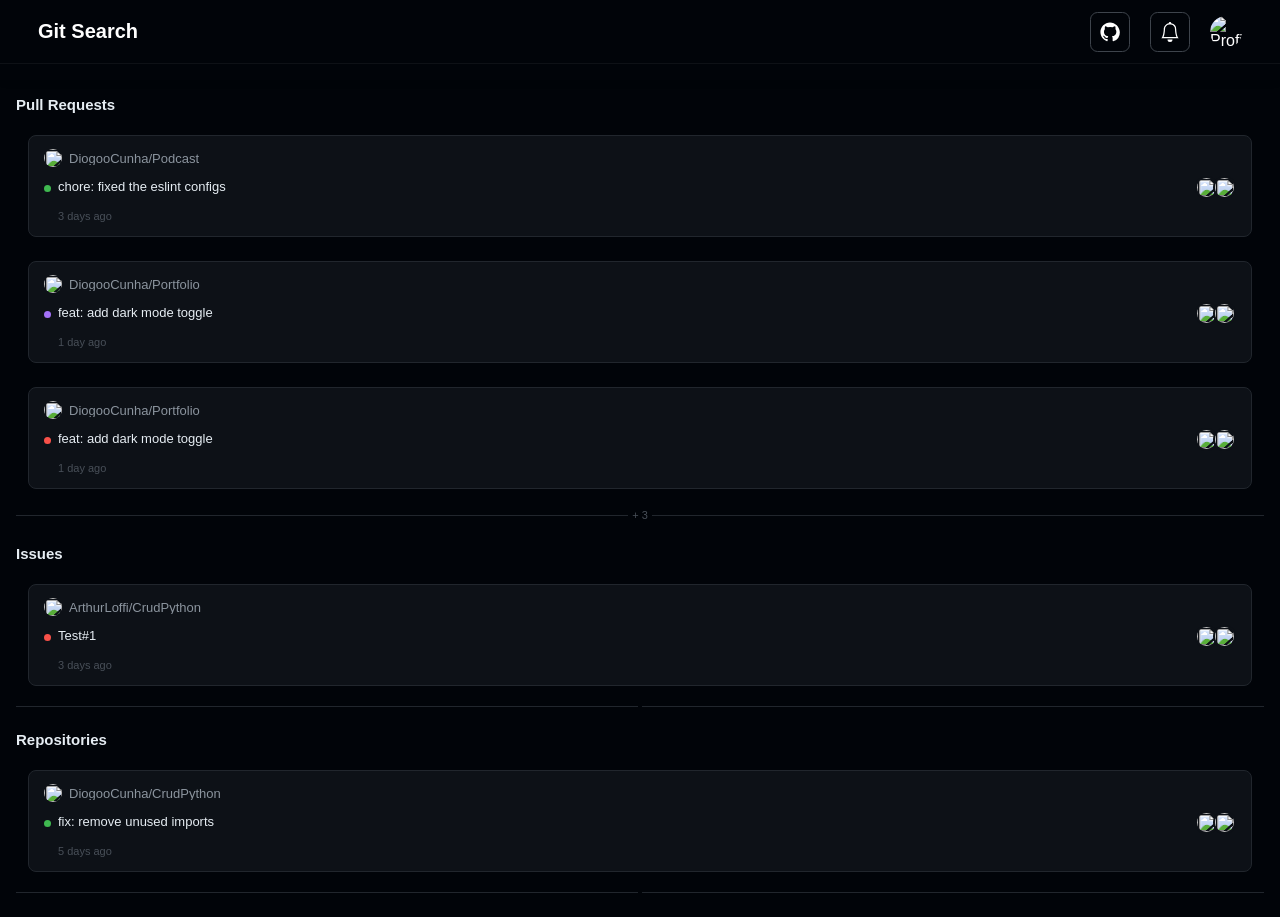
==== frontend/public/index.html @ f80e828a "feat:implement divider" ====
<!DOCTYPE html>
<html lang="pt-br">

<head>
    <meta charset="UTF-8">
    <meta name="viewport" content="width=device-width, initial-scale=1.0">
    <title>Componentes</title>
    <link rel="stylesheet" href="../src/styles/variables.css">
    <link rel="stylesheet" href="../src/styles/base.css">
    <script type="module" src="../src/index.js"></script>
</head>

<body>
    <app-header></app-header>

    <main>
        <h2>Pull Requests</h2>
        <app-card repo-icon="https://cdn.pixabay.com/photo/2022/01/30/13/33/github-6980894_960_720.png"
            repo-name="DiogooCunha/Podcast" commit-message="chore: fixed the eslint configs" commit-time="3 days ago"
            commit-avatars="https://avatars.githubusercontent.com/u/583231" pr-state="open"></app-card>
        <app-card repo-icon="https://cdn.pixabay.com/photo/2022/01/30/13/33/github-6980894_960_720.png"
            repo-name="DiogooCunha/Portfolio" commit-message="feat: add dark mode toggle" commit-time="1 day ago"
            commit-avatars="https://avatars.githubusercontent.com/u/583231" pr-state="merged"></app-card>
        <app-card repo-icon="https://cdn.pixabay.com/photo/2022/01/30/13/33/github-6980894_960_720.png"
            repo-name="DiogooCunha/Portfolio" commit-message="feat: add dark mode toggle" commit-time="1 day ago"
            commit-avatars="https://avatars.githubusercontent.com/u/583231" pr-state="closed"></app-card>
        <app-divider label="+ 3"></app-divider>
        <h2>Issues</h2>
        <app-card repo-icon="https://cdn.pixabay.com/photo/2022/01/30/13/33/github-6980894_960_720.png"
            repo-name="ArthurLoffi/CrudPython" commit-message="Test#1" commit-time="3 days ago"
            commit-avatars="https://avatars.githubusercontent.com/u/583231" pr-state="closed"></app-card>
        <app-divider></app-divider>
        <h2>Repositories</h2>
        <app-card repo-icon="https://cdn.pixabay.com/photo/2022/01/30/13/33/github-6980894_960_720.png"
            repo-name="DiogooCunha/CrudPython" commit-message="fix: remove unused imports" commit-time="5 days ago"
            commit-avatars="https://avatars.githubusercontent.com/u/583231" pr-state="open"></app-card>
        <app-divider></app-divider>
    </main>
</body>

</html>
---- frontend/src/styles/base.css ----
body {
    background-color: #010409;
    margin: 0;
}

app-header {
    padding-bottom: 16px;
}

app-card {
    padding: 12px;
}

main {
    padding: 16px;
}

main h2 {
    font-family: 'Figtree', sans-serif;
    font-size: 15px;
    font-weight: 600;
    color: #e6edf3;
    margin: 0 0 10px;
}

main h2:not(:first-child) {
    margin-top: 24px;
}
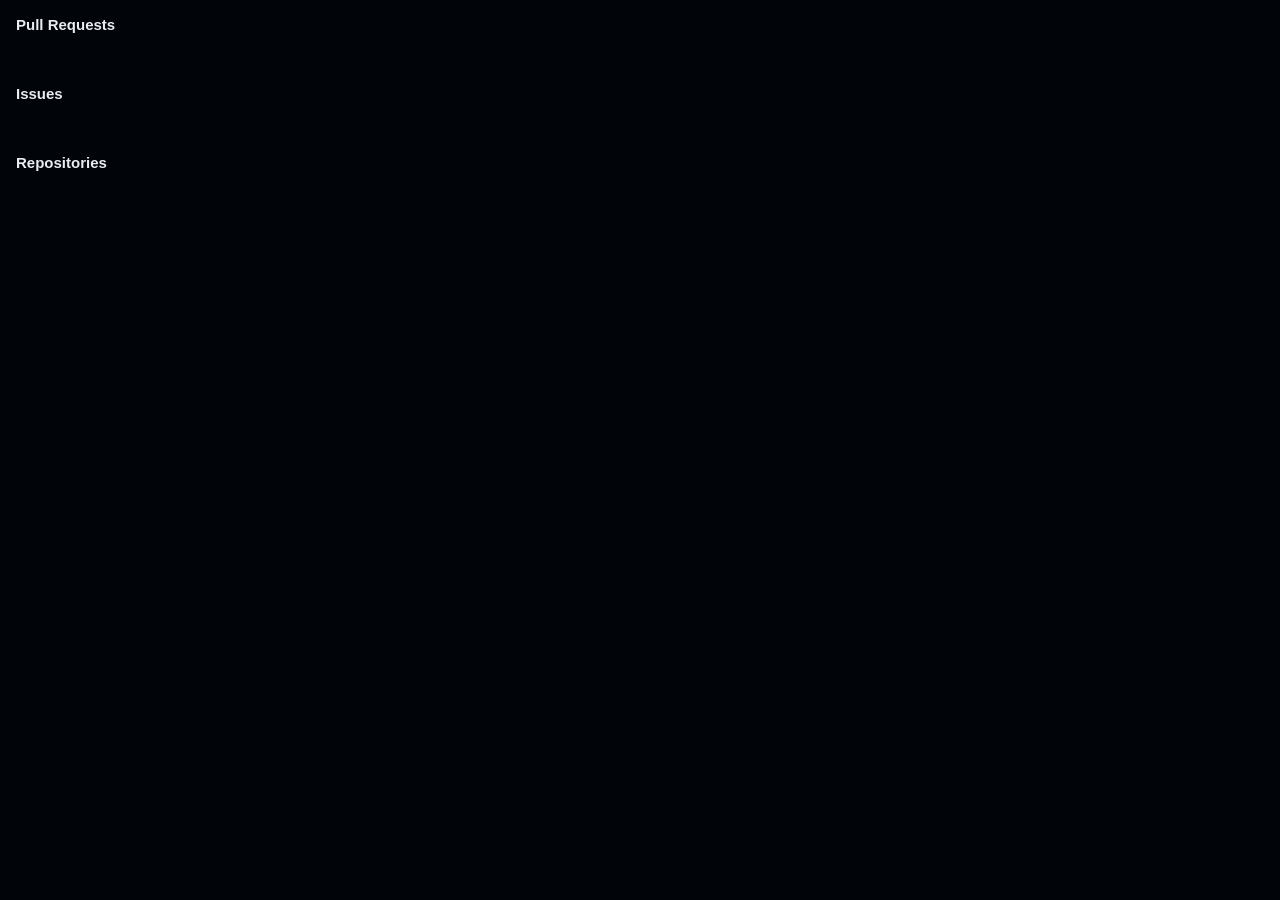
==== commit 9974c0b2: "feat: add test-login" ====
--- a/frontend/public/index.html
+++ b/frontend/public/index.html
@@ -1,41 +1,64 @@
-<!DOCTYPE html>
+<!doctype html>
 <html lang="pt-br">
+  <head>
+    <meta charset="UTF-8" />
+    <meta name="viewport" content="width=device-width, initial-scale=1.0" />
+    <title>Componentes</title>
+    <link rel="stylesheet" href="../src/styles/variables.css" />
+    <link rel="stylesheet" href="../src/styles/base.css" />
+    <script type="module" src="../src/index.js"></script>
+  </head>
 
-<head>
-    <meta charset="UTF-8">
-    <meta name="viewport" content="width=device-width, initial-scale=1.0">
-    <title>Componentes</title>
-    <link rel="stylesheet" href="../src/styles/variables.css">
-    <link rel="stylesheet" href="../src/styles/base.css">
-    <script type="module" src="../src/index.js"></script>
-</head>
-
-<body>
+  <body>
     <app-header></app-header>
 
     <main>
-        <h2>Pull Requests</h2>
-        <app-card repo-icon="https://cdn.pixabay.com/photo/2022/01/30/13/33/github-6980894_960_720.png"
-            repo-name="DiogooCunha/Podcast" commit-message="chore: fixed the eslint configs" commit-time="3 days ago"
-            commit-avatars="https://avatars.githubusercontent.com/u/583231" pr-state="open"></app-card>
-        <app-card repo-icon="https://cdn.pixabay.com/photo/2022/01/30/13/33/github-6980894_960_720.png"
-            repo-name="DiogooCunha/Portfolio" commit-message="feat: add dark mode toggle" commit-time="1 day ago"
-            commit-avatars="https://avatars.githubusercontent.com/u/583231" pr-state="merged"></app-card>
-        <app-card repo-icon="https://cdn.pixabay.com/photo/2022/01/30/13/33/github-6980894_960_720.png"
-            repo-name="DiogooCunha/Portfolio" commit-message="feat: add dark mode toggle" commit-time="1 day ago"
-            commit-avatars="https://avatars.githubusercontent.com/u/583231" pr-state="closed"></app-card>
-        <app-divider label="+ 3"></app-divider>
-        <h2>Issues</h2>
-        <app-card repo-icon="https://cdn.pixabay.com/photo/2022/01/30/13/33/github-6980894_960_720.png"
-            repo-name="ArthurLoffi/CrudPython" commit-message="Test#1" commit-time="3 days ago"
-            commit-avatars="https://avatars.githubusercontent.com/u/583231" pr-state="closed"></app-card>
-        <app-divider></app-divider>
-        <h2>Repositories</h2>
-        <app-card repo-icon="https://cdn.pixabay.com/photo/2022/01/30/13/33/github-6980894_960_720.png"
-            repo-name="DiogooCunha/CrudPython" commit-message="fix: remove unused imports" commit-time="5 days ago"
-            commit-avatars="https://avatars.githubusercontent.com/u/583231" pr-state="open"></app-card>
-        <app-divider></app-divider>
+      <h2>Pull Requests</h2>
+      <app-card
+        repo-icon="https://cdn.pixabay.com/photo/2022/01/30/13/33/github-6980894_960_720.png"
+        repo-name="DiogooCunha/Podcast"
+        commit-message="chore: fixed the eslint configs"
+        commit-time="3 days ago"
+        commit-avatars="https://avatars.githubusercontent.com/u/583231"
+        pr-state="open"
+      ></app-card>
+      <app-card
+        repo-icon="https://cdn.pixabay.com/photo/2022/01/30/13/33/github-6980894_960_720.png"
+        repo-name="DiogooCunha/Portfolio"
+        commit-message="feat: add dark mode toggle"
+        commit-time="1 day ago"
+        commit-avatars="https://avatars.githubusercontent.com/u/583231"
+        pr-state="merged"
+      ></app-card>
+      <app-card
+        repo-icon="https://cdn.pixabay.com/photo/2022/01/30/13/33/github-6980894_960_720.png"
+        repo-name="DiogooCunha/Portfolio"
+        commit-message="feat: add dark mode toggle"
+        commit-time="1 day ago"
+        commit-avatars="https://avatars.githubusercontent.com/u/583231"
+        pr-state="closed"
+      ></app-card>
+      <app-divider label="+ 3"></app-divider>
+      <h2>Issues</h2>
+      <app-card
+        repo-icon="https://cdn.pixabay.com/photo/2022/01/30/13/33/github-6980894_960_720.png"
+        repo-name="ArthurLoffi/CrudPython"
+        commit-message="Test#1"
+        commit-time="3 days ago"
+        commit-avatars="https://avatars.githubusercontent.com/u/583231"
+        pr-state="closed"
+      ></app-card>
+      <app-divider></app-divider>
+      <h2>Repositories</h2>
+      <app-card
+        repo-icon="https://cdn.pixabay.com/photo/2022/01/30/13/33/github-6980894_960_720.png"
+        repo-name="DiogooCunha/CrudPython"
+        commit-message="fix: remove unused imports"
+        commit-time="5 days ago"
+        commit-avatars="https://avatars.githubusercontent.com/u/583231"
+        pr-state="open"
+      ></app-card>
+      <app-divider></app-divider>
     </main>
-</body>
-
-</html>+  </body>
+</html>
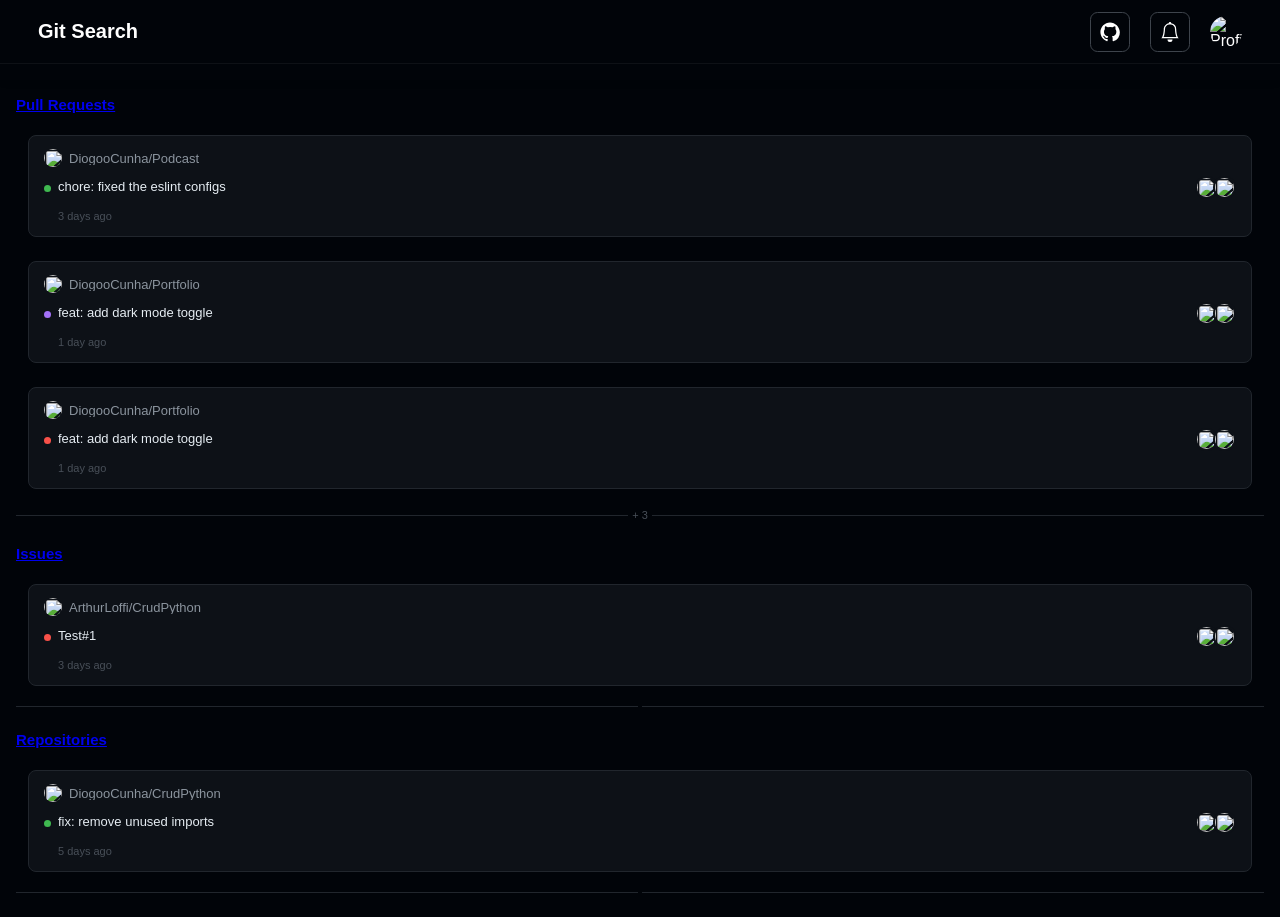
==== commit 9ce48fa5: "feat: add href to home h2" ====
--- a/frontend/public/index.html
+++ b/frontend/public/index.html
@@ -13,7 +13,7 @@
     <app-header></app-header>
 
     <main>
-      <h2>Pull Requests</h2>
+      <h2><a href="/pullRequest">Pull Requests</a></h2>
       <app-card
         repo-icon="https://cdn.pixabay.com/photo/2022/01/30/13/33/github-6980894_960_720.png"
         repo-name="DiogooCunha/Podcast"
@@ -39,7 +39,7 @@
         pr-state="closed"
       ></app-card>
       <app-divider label="+ 3"></app-divider>
-      <h2>Issues</h2>
+      <h2><a href="/issues">Issues</a></h2>
       <app-card
         repo-icon="https://cdn.pixabay.com/photo/2022/01/30/13/33/github-6980894_960_720.png"
         repo-name="ArthurLoffi/CrudPython"
@@ -49,7 +49,7 @@
         pr-state="closed"
       ></app-card>
       <app-divider></app-divider>
-      <h2>Repositories</h2>
+      <h2><a href="/repositories">Repositories</a></h2>
       <app-card
         repo-icon="https://cdn.pixabay.com/photo/2022/01/30/13/33/github-6980894_960_720.png"
         repo-name="DiogooCunha/CrudPython"
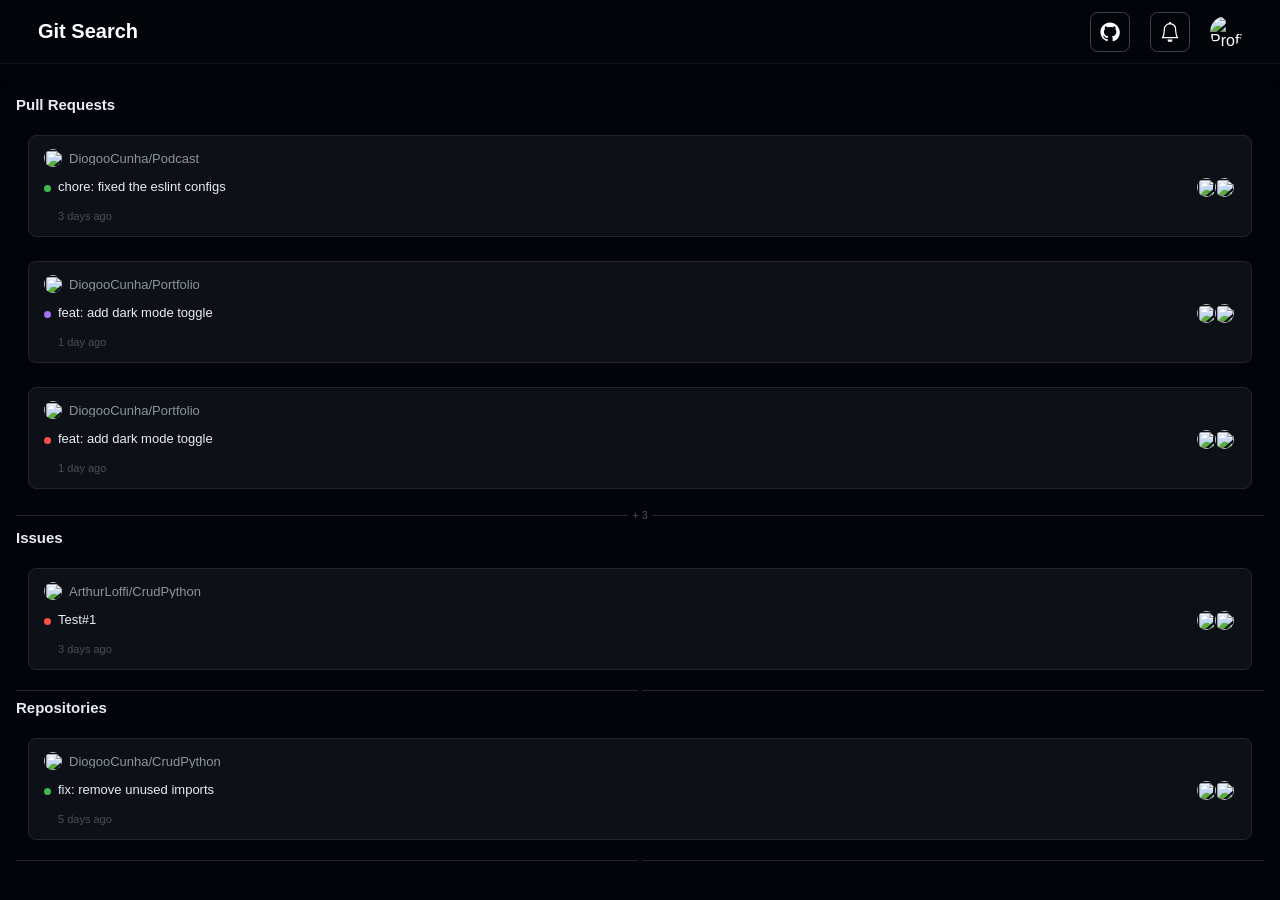
==== commit 13a12544: "feat: update home titles" ====
--- a/frontend/public/index.html
+++ b/frontend/public/index.html
@@ -13,7 +13,7 @@
     <app-header></app-header>
 
     <main>
-      <h2><a href="/pullRequest">Pull Requests</a></h2>
+      <a href="/pullRequest" class="section-link"><h2>Pull Requests</h2></a>
       <app-card
         repo-icon="https://cdn.pixabay.com/photo/2022/01/30/13/33/github-6980894_960_720.png"
         repo-name="DiogooCunha/Podcast"
@@ -39,7 +39,7 @@
         pr-state="closed"
       ></app-card>
       <app-divider label="+ 3"></app-divider>
-      <h2><a href="/issues">Issues</a></h2>
+      <a href="/issues" class="section-link"><h2>Issues</h2></a>
       <app-card
         repo-icon="https://cdn.pixabay.com/photo/2022/01/30/13/33/github-6980894_960_720.png"
         repo-name="ArthurLoffi/CrudPython"
@@ -49,7 +49,7 @@
         pr-state="closed"
       ></app-card>
       <app-divider></app-divider>
-      <h2><a href="/repositories">Repositories</a></h2>
+      <a href="/repositories" class="section-link"><h2>Repositories</h2></a>
       <app-card
         repo-icon="https://cdn.pixabay.com/photo/2022/01/30/13/33/github-6980894_960_720.png"
         repo-name="DiogooCunha/CrudPython"
--- a/frontend/src/styles/base.css
+++ b/frontend/src/styles/base.css
@@ -25,4 +25,8 @@
 
 main h2:not(:first-child) {
     margin-top: 24px;
+}
+
+.section-link {
+    text-decoration: none;
 }
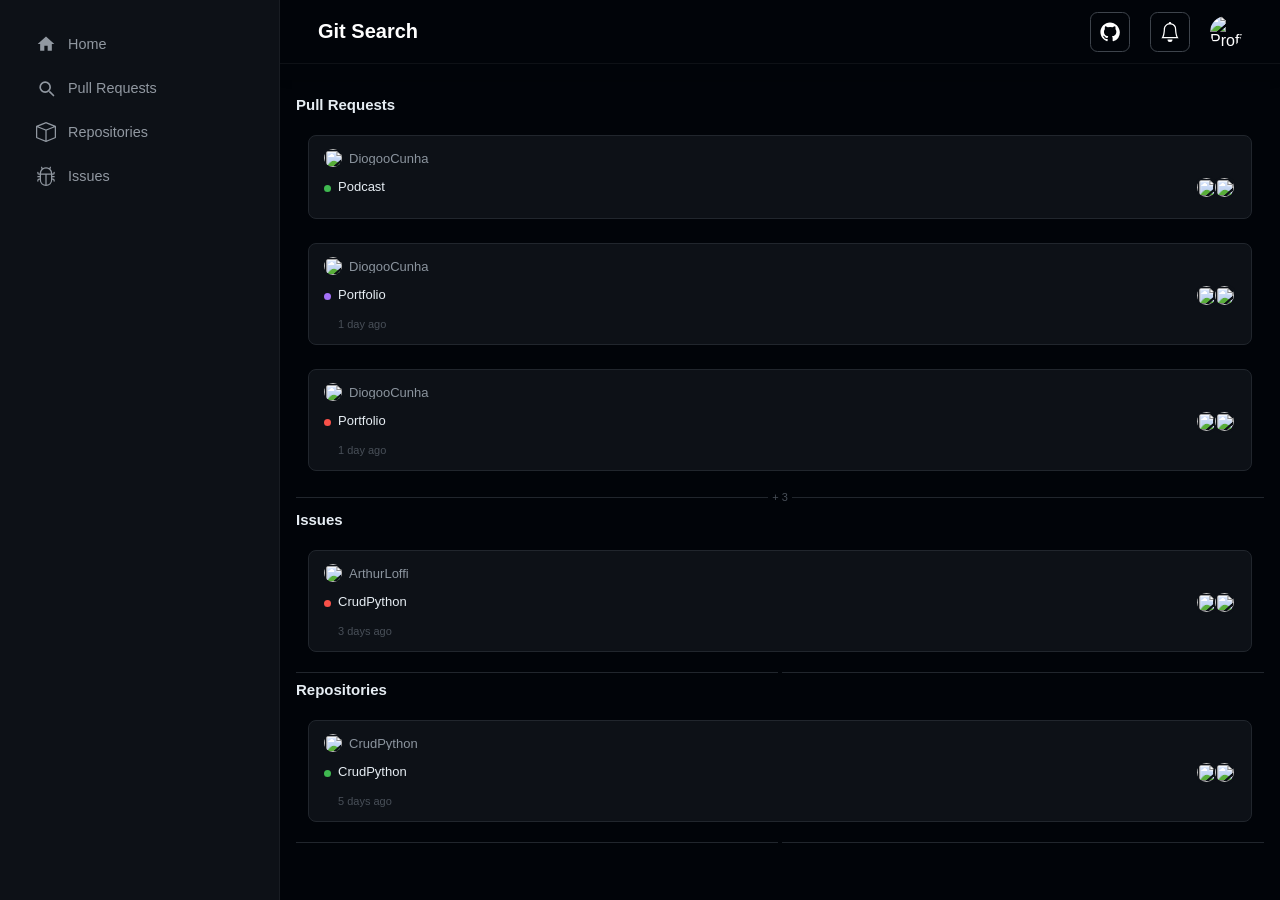
==== commit 6c7a01e8: "feat: rename rp cards" ====
--- a/frontend/public/index.html
+++ b/frontend/public/index.html
@@ -13,37 +13,37 @@
     <app-header></app-header>
 
     <main>
-      <a href="/pullRequest" class="section-link"><h2>Pull Requests</h2></a>
-      <app-card
+        <a href="/web-ux-app/pull-request.html" class="section-link">
+          <h2>Pull Requests</h2>
+        </a> <app-card
         repo-icon="https://cdn.pixabay.com/photo/2022/01/30/13/33/github-6980894_960_720.png"
-        repo-name="DiogooCunha/Podcast"
-        commit-message="chore: fixed the eslint configs"
-        commit-time="3 days ago"
+        repo-name="DiogooCunha"
+        commit-message="Podcast"
         commit-avatars="https://avatars.githubusercontent.com/u/583231"
         pr-state="open"
       ></app-card>
       <app-card
         repo-icon="https://cdn.pixabay.com/photo/2022/01/30/13/33/github-6980894_960_720.png"
-        repo-name="DiogooCunha/Portfolio"
-        commit-message="feat: add dark mode toggle"
+        repo-name="DiogooCunha"
+        commit-message="Portfolio"
         commit-time="1 day ago"
         commit-avatars="https://avatars.githubusercontent.com/u/583231"
         pr-state="merged"
       ></app-card>
       <app-card
         repo-icon="https://cdn.pixabay.com/photo/2022/01/30/13/33/github-6980894_960_720.png"
-        repo-name="DiogooCunha/Portfolio"
-        commit-message="feat: add dark mode toggle"
+        repo-name="DiogooCunha"
+        commit-message="Portfolio"
         commit-time="1 day ago"
         commit-avatars="https://avatars.githubusercontent.com/u/583231"
         pr-state="closed"
       ></app-card>
       <app-divider label="+ 3"></app-divider>
-      <a href="/issues" class="section-link"><h2>Issues</h2></a>
+      <a href="/web-ux-app/issues.html" class="section-link"><h2>Issues</h2></a>
       <app-card
         repo-icon="https://cdn.pixabay.com/photo/2022/01/30/13/33/github-6980894_960_720.png"
-        repo-name="ArthurLoffi/CrudPython"
-        commit-message="Test#1"
+        repo-name="ArthurLoffi"
+        commit-message="CrudPython"
         commit-time="3 days ago"
         commit-avatars="https://avatars.githubusercontent.com/u/583231"
         pr-state="closed"
@@ -52,8 +52,8 @@
       <a href="/repositories" class="section-link"><h2>Repositories</h2></a>
       <app-card
         repo-icon="https://cdn.pixabay.com/photo/2022/01/30/13/33/github-6980894_960_720.png"
-        repo-name="DiogooCunha/CrudPython"
-        commit-message="fix: remove unused imports"
+        repo-name="CrudPython"
+        commit-message="CrudPython"
         commit-time="5 days ago"
         commit-avatars="https://avatars.githubusercontent.com/u/583231"
         pr-state="open"
--- a/frontend/src/styles/base.css
+++ b/frontend/src/styles/base.css
@@ -1,6 +1,17 @@
 body {
     background-color: #010409;
     margin: 0;
+}
+
+@media (min-width: 768px) {
+    body {
+        margin-left: 280px;
+    }
+}
+
+app-pr-stats {
+    background-color: #0D1117;
+    border-radius: 20px;
 }
 
 app-header {
@@ -27,6 +38,14 @@
     margin-top: 24px;
 }
 
+main h1 {
+    font-family: 'Figtree', sans-serif;
+    font-size: 25px;
+    font-weight: 600;
+    color: #e6edf3;
+    margin: 0 0 10px;
+}
+
 .section-link {
     text-decoration: none;
-}+}
